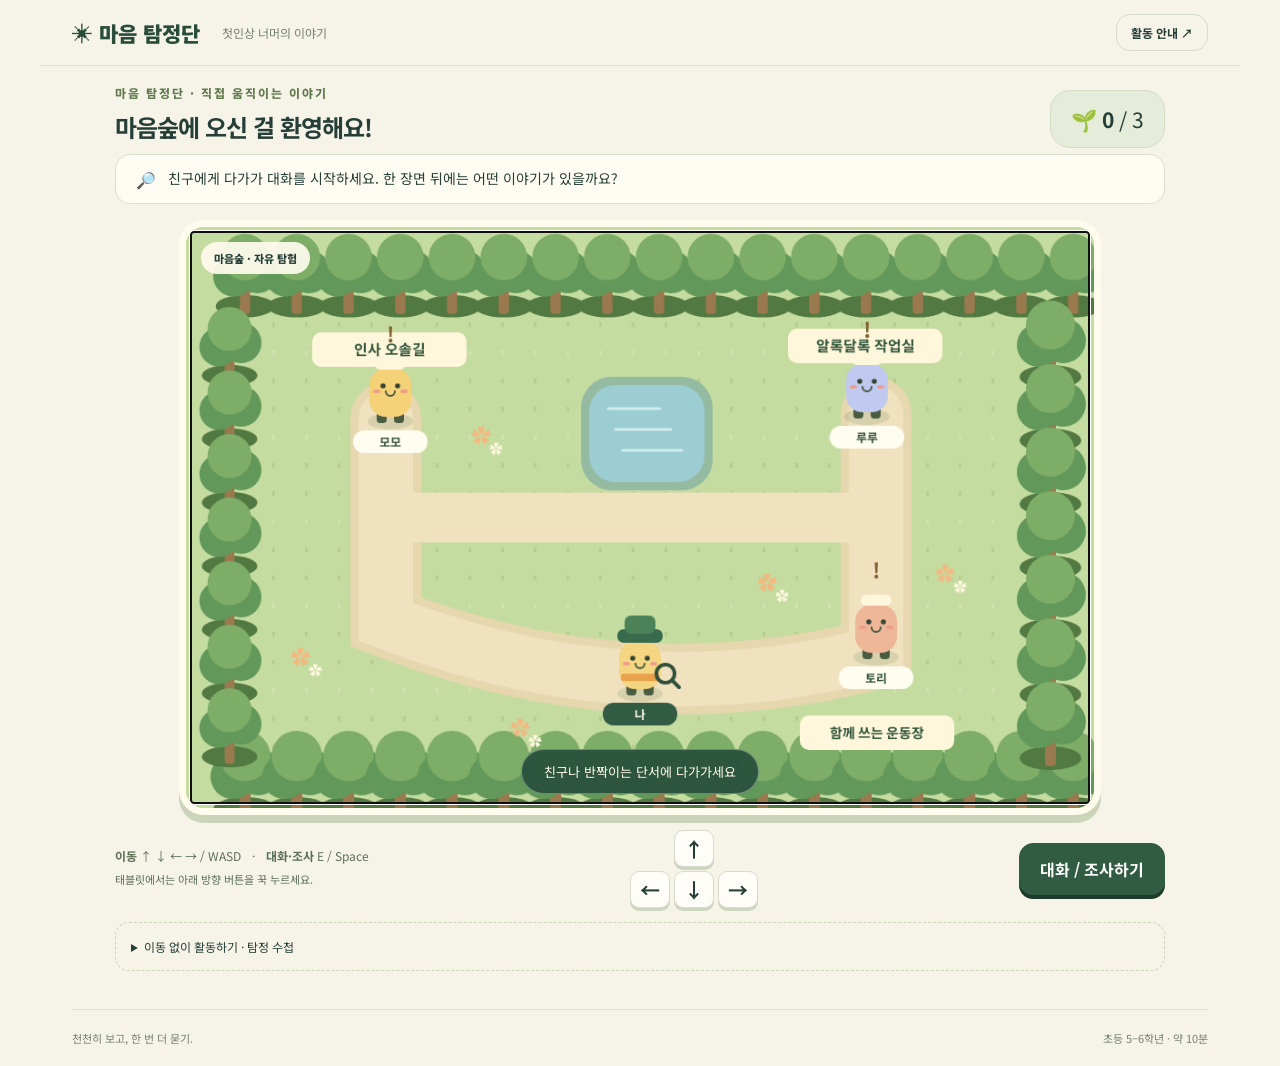
==== index.html @ a4924b4d "Add playable mind detective exploration game" ====
<!doctype html>
<html lang="ko"><head><meta charset="utf-8"><meta name="viewport" content="width=device-width,initial-scale=1"><meta name="theme-color" content="#f6f3e9"><title>마음 탐정단 · 첫인상 너머의 이야기</title><link rel="stylesheet" href="style.css"><link rel="stylesheet" href="adventure.css"></head><body><header><a href="./" aria-label="마음 탐정단 처음으로">✳ 마음 탐정단</a><span>첫인상 너머의 이야기</span><button id="help">활동 안내 ↗</button></header><main id="app"></main><dialog id="guide"><h2>탐정 수첩 사용법</h2><p>세 친구를 만나 첫 느낌을 고르고, 단서를 살펴보세요. 한 장면만 보고 그 사람 전체를 알 수 있을까요?</p><p>정답이나 순위는 없어요. 생각을 바꾸어도, 판단을 잠시 미루어도 괜찮아요.</p><p>마지막에는 나의 경험을 돌아봅니다. 실제 이름은 쓰지 않아도 되고, 떠오르지 않으면 가상 상황으로 써도 돼요.</p><p>작성 내용은 서버로 보내지지 않아요. 새로고침하면 사라지니, 마지막에 수첩을 저장해 주세요.</p><button id="closeHelp" class="primary">알겠어요</button></dialog><footer>천천히 보고, 한 번 더 묻기. <span>초등 5–6학년 · 약 10분</span></footer><script src="app.js"></script><script src="adventure.js"></script></body></html>
---- style.css ----
@import url('https://fonts.googleapis.com/css2?family=Noto+Sans+KR:wght@400;500;600;700;800;900&display=swap');
:root{font-family:'Noto Sans KR',sans-serif;color:#253e37;background:#f6f3e9;font-synthesis:none}*{box-sizing:border-box}body{margin:0}button,textarea{font:inherit}button,a{-webkit-tap-highlight-color:transparent}button{cursor:pointer;border:1px solid #d6dbcd;background:#fffdf7;border-radius:14px;padding:13px 20px;color:inherit;font-weight:700;transition:transform .18s,background .18s}button:hover{transform:translateY(-2px);background:#ecf2de}button:focus-visible,a:focus-visible,textarea:focus-visible{outline:3px solid #db7a36;outline-offset:4px}button:disabled{opacity:.5;cursor:default;transform:none}header{max-width:1200px;margin:auto;padding:25px 32px;display:flex;align-items:center;gap:22px;border-bottom:1px solid #dce0d3}header a{text-decoration:none;color:#284d3b;font-size:21px;font-weight:900}header span{font-size:12px;color:#748075}header button{margin-left:auto;font-size:12px;background:transparent;padding:9px 14px}main{max-width:1136px;margin:auto;min-height:75vh;padding:38px 0}footer{max-width:1136px;margin:0 auto;padding:20px 0;border-top:1px solid #dce0d3;font-size:11px;color:#758174;display:flex;justify-content:space-between}.eyebrow{font-size:12px;letter-spacing:2px;font-weight:800;color:#617a4d}.hero{display:grid;grid-template-columns:1fr 1.1fr;align-items:center;gap:20px;padding:25px 0 48px}.hero h1{font-size:54px;line-height:1.3;letter-spacing:-3px;margin:20px 0}.hero h1 em{font-style:normal;color:#608944}.hero p{font-size:15px;line-height:1.9;color:#6c796c}.primary{background:#315c43;color:white;border-color:#315c43;box-shadow:0 4px 0 #1d3b2b}.primary:hover{background:#416e50}.hero .primary{margin-top:20px;padding:17px 29px}.note{font-size:11px!important;margin-top:17px}.world{position:relative;min-height:390px;border-radius:50% 50% 35% 40%;background:#e4ecd4;overflow:hidden;border-bottom:8px solid #c4d1aa}.world:before{content:'';position:absolute;background:#c8d9aa;width:110%;height:180px;bottom:-60px;left:-5%;border-radius:50%}.sun{position:absolute;top:34px;right:60px;background:#f7d981;width:61px;height:61px;border-radius:50%}.cloud{position:absolute;top:70px;left:40px;font-size:65px;color:#fffdf3}.bubble{position:absolute;top:45px;left:130px;background:#fffdf7;padding:14px 20px;border-radius:17px;transform:rotate(-6deg);font-weight:800;font-size:14px;box-shadow:0 4px 0 #d5dfc5}.world .buddy{position:absolute;bottom:60px;left:31%;transform:rotate(-5deg);width:140px;height:160px}.world .buddy.two{left:8%;bottom:45px;transform:rotate(-13deg) scale(.75);background:#c0c9ef}.world .buddy.three{left:61%;bottom:45px;transform:rotate(10deg) scale(.85);background:#eeb798}.buddy{position:relative;background:#f5d178;border:3px solid #3f5142;border-radius:48% 48% 35% 35%;width:100px;height:110px;margin:auto;box-shadow:inset -9px -5px 0 #00000008}.buddy:before{content:'• •';position:absolute;top:30%;left:0;right:0;text-align:center;font-size:36px;letter-spacing:10px;padding-left:10px}.buddy:after{content:'⌣';position:absolute;left:0;right:0;top:52%;text-align:center;font-size:27px}.buddy .hat{position:absolute;top:-22px;left:10%;width:80%;height:36px;background:#547b4c;border:3px solid #3f5142;border-radius:50% 50% 15% 15%}.buddy .badge{position:absolute;bottom:9px;left:35%;font-size:24px}.leaf{position:absolute;font-size:42px;bottom:8px;left:35px}.world-label{position:absolute;bottom:18px;right:40px;transform:rotate(-7deg);font-size:12px;background:#fff8e4;padding:8px 12px;border-radius:8px}.section-title{display:flex;align-items:center;justify-content:space-between;margin:12px 0 20px}.section-title h2{font-size:20px;margin:0}.section-title span{font-size:12px;color:#788271}.cards{display:grid;grid-template-columns:repeat(3,1fr);gap:18px}.mission{text-align:left;padding:24px;background:#fffdf6;border:1px solid #dce1d1;position:relative;box-shadow:0 4px 0 #e8e7da}.mission .scene-icon{height:123px;display:flex;align-items:center;margin:16px 0 22px;border-radius:15px;background:#edf0df}.mission:nth-child(2) .scene-icon{background:#ecebf6}.mission:nth-child(3) .scene-icon{background:#f6e8db}.mission small{font-size:10px;letter-spacing:1px;color:#738365}.mission h3{font-size:20px;margin:0 0 10px}.mission p{font-size:13px;font-weight:400;color:#748071;line-height:1.7;margin:0}.mission .arrow{position:absolute;right:23px;top:22px}.pill{font-size:11px;background:#edf0e4;border-radius:20px;padding:6px 11px}.topline{display:flex;gap:16px;align-items:center;margin-bottom:28px}.topline .pill{margin-left:auto}.game{display:grid;grid-template-columns:.9fr 1.1fr;border:1px solid #d6decc;border-radius:26px;overflow:hidden;background:#fffdf7;min-height:490px}.scene{background:#e5ecd8;padding:40px;display:flex;flex-direction:column;justify-content:center;text-align:center}.scene .buddy{width:150px;height:165px;margin:20px auto 35px}.scene h2{font-size:26px;margin:0 0 15px}.scene p{line-height:1.9;font-size:15px}.panel{padding:35px}.panel h1{font-size:25px;line-height:1.5;margin:15px 0}.panel p{font-size:14px;line-height:1.85;color:#6a7769}.options{display:grid;gap:10px;margin:25px 0}.options button{text-align:left;font-size:14px}.options button.selected{background:#e6eddc;border:2px solid #52734c}.clue{display:block;width:100%;text-align:left;margin:12px 0;padding:18px}.clue p{margin:10px 0 0;color:#465f43}.progress{display:flex;gap:6px;margin:16px 0}.progress i{height:6px;flex:1;border-radius:10px;background:#e5e8df}.progress i.on{background:#719553}.reflection{max-width:760px;margin:0 auto}.reflection h1{font-size:35px;letter-spacing:-1px}.paper{background:#fffdf7;border:1px solid #dce0d3;padding:28px;border-radius:20px;margin:20px 0}.paper label{font-weight:700;display:block;margin:15px 0 10px}.paper textarea{resize:vertical;width:100%;min-height:90px;border:1px solid #d5ddcd;border-radius:12px;padding:14px;color:#344c3b;background:#fafaf3;line-height:1.7}.paper p{line-height:1.9;font-size:14px}.actions{display:flex;gap:12px;flex-wrap:wrap;margin-top:24px}.success{text-align:center;padding:25px}.success .medal{font-size:75px}.summary-row{padding:18px 0;border-bottom:1px dashed #d9ddcf;line-height:1.8;font-size:14px}.summary-row strong{display:block}dialog{border:1px solid #cbd5bf;border-radius:24px;padding:32px;max-width:520px;width:90%;color:#304b37}dialog::backdrop{background:#1d342a88}dialog p{font-size:14px;line-height:1.85}.empty{color:#7c8577;font-size:13px}.finish-link{margin-top:25px;width:100%}@media(max-width:800px){header{padding:18px 20px}header span{display:none}main{padding:24px 20px}.hero{grid-template-columns:1fr;padding-top:0}.hero h1{font-size:40px}.world{min-height:300px;margin-top:15px}.cards{grid-template-columns:1fr}.mission .scene-icon{float:right;width:100px;margin:0 0 0 10px}.mission{min-height:180px}.game{grid-template-columns:1fr}.scene{padding:22px}.scene .buddy{width:100px;height:110px;margin:15px auto}.panel{padding:24px}.section-title span{display:none}footer{margin:0 20px;gap:15px}.topline{gap:8px}.topline button{padding:10px}.reflection h1{font-size:29px}}@media(prefers-reduced-motion:reduce){*{transition:none!important}}
---- adventure.css ----
.adventure{max-width:1050px;margin:auto}.field-heading{display:flex;align-items:center;justify-content:space-between;gap:15px}.field-heading h1{font-size:28px;letter-spacing:-1px;margin:8px 0 18px}.leaf-count{white-space:nowrap;font-size:21px;background:#e5ecd9;border:1px solid #d2ddc2;border-radius:20px;padding:13px 20px}.mission-strip{background:#fffdf3;border:1px solid #d9dfcd;border-radius:15px;padding:12px 20px;margin:0 0 16px;display:flex;align-items:center;gap:12px}.mission-strip p{margin:0;font-size:14px;line-height:1.7}.field-wrap{position:relative;background:#c5dca0;border:7px solid #fffbed;border-radius:25px;box-shadow:0 8px 0 #c9d4b9;overflow:hidden}#field{display:block;width:100%;height:auto;outline-offset:-5px;touch-action:none}.field-tag{position:absolute;top:15px;left:15px;background:#fffbedec;font-size:11px;font-weight:800;padding:8px 13px;border-radius:20px;pointer-events:none}.field-prompt{position:absolute;bottom:14px;left:50%;transform:translateX(-50%);background:#274e3ce8;color:#fffbed;border:1px solid #ffffff50;border-radius:30px;white-space:nowrap;font-size:13px;padding:12px 22px;pointer-events:none}.field-bottom{display:flex;align-items:center;justify-content:space-between;gap:18px;margin-top:23px}.key-guide{font-size:12px;color:#5c7056;line-height:1.8}.key-guide span{margin:0 8px}.key-guide p{margin:3px 0;font-size:11px}.touch-pad{display:grid;grid-template-columns:repeat(3,40px);grid-template-rows:repeat(2,37px);gap:4px;touch-action:none;user-select:none}.touch-pad button{padding:3px;border-radius:9px;font-size:20px;box-shadow:0 3px 0 #cdd6bf;touch-action:none}.touch-pad button:first-child{grid-column:2}.touch-pad button:nth-child(2){grid-column:1;grid-row:2}.touch-pad button:nth-child(3){grid-column:2;grid-row:2}.touch-pad button:nth-child(4){grid-column:3;grid-row:2}.touch-pad button:active{background:#c9dcaf;transform:translateY(2px)}.access-route{margin-top:25px;padding:15px;border:1px dashed #cbd6bc;border-radius:14px;font-size:12px}.access-route summary{cursor:pointer}.field-dialog h2{font-size:24px}.field-dialog p{font-size:16px;line-height:2;margin-bottom:25px}.field-dialog .primary{width:100%}@media(max-width:800px){.field-heading h1{font-size:22px}.field-heading .eyebrow{font-size:10px;letter-spacing:1px}.leaf-count{font-size:15px;padding:10px}.field-bottom{flex-wrap:wrap;gap:12px}.key-guide{flex-basis:100%}.touch-pad{grid-template-columns:repeat(3,47px);grid-template-rows:repeat(2,42px)}.field-tag{top:8px;left:8px;font-size:9px;padding:5px 9px}.field-prompt{font-size:10px;bottom:8px;padding:8px 10px}.field-wrap{border-width:4px;border-radius:17px}.mission-strip{padding:10px 13px}.mission-strip p{font-size:12px}}@media(max-width:480px){main{padding:20px 12px}.field-heading h1{font-size:20px}.field-bottom .primary{padding:12px 15px;font-size:13px}}

/* Keep the map and controls within a typical laptop viewport. */
@media(min-width:801px){body:has(.adventure) header{padding-top:14px;padding-bottom:14px}body:has(.adventure) main{padding-top:18px}.adventure .field-wrap{max-width:min(100%,calc((100vh - 310px)*1.5625));margin-inline:auto}.adventure .field-heading h1{font-size:24px;margin-bottom:10px}.adventure .field-bottom{margin-top:15px}.adventure .access-route{margin-top:14px}}
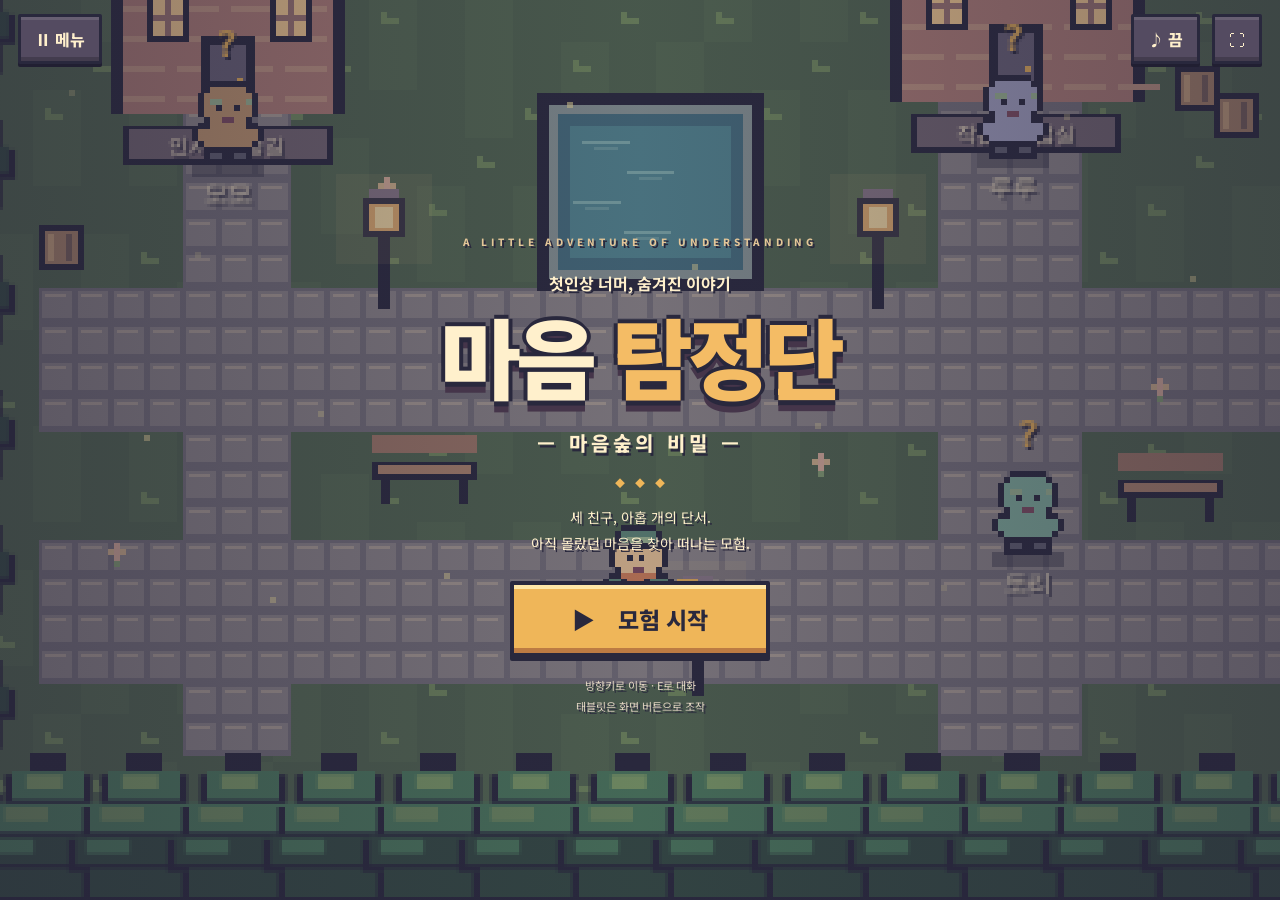
==== commit 41988bed: "Redesign as immersive fullscreen pixel adventure" ====
--- a/index.html
+++ b/index.html
@@ -1,3 +1,4 @@
 <!doctype html>
-<html lang="ko"><head><meta charset="utf-8"><meta name="viewport" content="width=device-width,initial-scale=1"><meta name="theme-color" content="#f6f3e9"><title>마음 탐정단 · 첫인상 너머의 이야기</title><link rel="stylesheet" href="style.css"><link rel="stylesheet" href="adventure.css"></head><body><header><a href="./" aria-label="마음 탐정단 처음으로">✳ 마음 탐정단</a><span>첫인상 너머의 이야기</span><button id="help">활동 안내 ↗</button></header><main id="app"></main><dialog id="guide"><h2>탐정 수첩 사용법</h2><p>세 친구를 만나 첫 느낌을 고르고, 단서를 살펴보세요. 한 장면만 보고 그 사람 전체를 알 수 있을까요?</p><p>정답이나 순위는 없어요. 생각을 바꾸어도, 판단을 잠시 미루어도 괜찮아요.</p><p>마지막에는 나의 경험을 돌아봅니다. 실제 이름은 쓰지 않아도 되고, 떠오르지 않으면 가상 상황으로 써도 돼요.</p><p>작성 내용은 서버로 보내지지 않아요. 새로고침하면 사라지니, 마지막에 수첩을 저장해 주세요.</p><button id="closeHelp" class="primary">알겠어요</button></dialog><footer>천천히 보고, 한 번 더 묻기. <span>초등 5–6학년 · 약 10분</span></footer><script src="app.js"></script><script src="adventure.js"></script></body></html>
-
+<html lang="ko"><head><meta charset="utf-8"><meta name="viewport" content="width=device-width,initial-scale=1,viewport-fit=cover"><meta name="theme-color" content="#29283d"><title>마음 탐정단 — 마음숲의 비밀</title><link rel="stylesheet" href="game.css?v=2"></head><body>
+<div id="game-world"><canvas id="field" tabindex="0" aria-label="마음숲 게임. 방향키 또는 WASD로 이동하고 E 또는 스페이스로 대화합니다."></canvas></div><div id="hud"></div><div id="controls"></div><main id="app" aria-label="게임 대화와 탐정 수첩"></main>
+<dialog id="guide"><h2>탐정의 작은 안내서</h2><p>방향키 또는 WASD로 움직이고, 친구나 단서 가까이에서 E 또는 스페이스를 눌러요. 화면의 방향 버튼과 조사 버튼도 사용할 수 있어요.</p><p>친구를 만나 첫 느낌을 고른 다음, 반짝이는 단서 세 개를 찾아보세요. 아직 모르는 건 판단을 잠시 미뤄도 괜찮아요.</p><p>실제 이름을 쓰지 않아도 돼요. 답변은 서버로 보내지지 않으며 새로고침하면 사라져요. 마지막에 수첩을 저장하세요.</p><button class="primary" id="closeHelp">알겠어요</button></dialog><button id="help" hidden>활동 안내</button><script src="app.js?v=2"></script><script src="adventure.js?v=2"></script></body></html>
--- a/game.css
+++ b/game.css
@@ -0,0 +1,7 @@
+@import url('https://fonts.googleapis.com/css2?family=Noto+Sans+KR:wght@500;700;800;900&display=swap');
+:root{font-family:'Noto Sans KR',sans-serif;color:#fff0cc;background:#29283d;font-synthesis:none;--ink:#29283d;--cream:#fff0cc;--gold:#efb659;--panel:#413c54}*{box-sizing:border-box}html,body{margin:0;width:100%;height:100%;overflow:hidden}button,textarea{font:inherit}button{cursor:pointer;color:var(--cream);background:#544b61;border:3px solid var(--ink);border-radius:2px;box-shadow:inset 0 3px #ffffff1c,inset 0 -4px #0003,0 3px 0 #211f32;padding:12px 20px;font-weight:800;transition:filter .12s}button:hover{filter:brightness(1.15)}button:active{box-shadow:inset 0 3px #0003;transform:translateY(2px)}button:focus-visible,summary:focus-visible,textarea:focus-visible{outline:3px solid #ffe1a0;outline-offset:4px}button:disabled{opacity:.45;cursor:default}[hidden]{display:none!important}.primary,.start-button{background:var(--gold);color:var(--ink);box-shadow:inset 0 4px #ffe6a7,inset 0 -5px #bc7b43,0 4px var(--ink)}#game-world{position:fixed;inset:0;overflow:hidden}#field{width:100%;height:100%;display:block;image-rendering:pixelated;touch-action:none;outline:none}#hud{position:fixed;inset:0;pointer-events:none;z-index:10;padding:max(14px,env(safe-area-inset-top)) 18px}#hud button{pointer-events:auto;padding:10px 14px;min-height:48px}.hud-left,.hud-right{display:flex;align-items:center;gap:12px;position:absolute;top:max(14px,env(safe-area-inset-top))}.hud-left{left:18px}.hud-right{right:18px}.location{padding:2px 6px;text-shadow:2px 2px var(--ink),-2px -2px var(--ink)}.location small{display:block;font-size:9px;letter-spacing:2px;color:#ebcd96}.location b{font-size:18px}.inventory{background:#322f43e8;border:3px solid #797080;padding:9px 16px;font-size:14px;box-shadow:0 3px var(--ink)}.inventory b{font-size:23px;margin-left:8px}.inventory small{font-size:13px;color:#c2b6ba}.gem{color:var(--gold);margin-right:7px}.quest{position:absolute;top:82px;left:20px;background:#29283dd9;border-left:4px solid var(--gold);padding:11px 16px;max-width:340px;box-shadow:0 3px #0002}.quest span{font-size:12px;font-weight:900;color:var(--gold)}.quest p{font-size:13px;margin:5px 0 0;line-height:1.6}#controls{position:fixed;inset:0;z-index:8;pointer-events:none}.touch-pad{position:absolute;bottom:max(22px,env(safe-area-inset-bottom));left:24px;display:grid;grid-template-columns:repeat(3,48px);grid-template-rows:repeat(2,43px);gap:4px;pointer-events:auto;user-select:none;touch-action:none;opacity:.86}.touch-pad button{padding:0;background:#413b51df;font-size:18px;touch-action:none}.touch-pad button:first-child{grid-column:2}.touch-pad button:nth-child(2){grid-column:1;grid-row:2}.touch-pad button:nth-child(3){grid-column:2;grid-row:2}.touch-pad button:nth-child(4){grid-column:3;grid-row:2}.action-button{position:absolute;right:24px;bottom:max(24px,env(safe-area-inset-bottom));pointer-events:auto;background:#d2b389;color:var(--ink);min-width:150px}.action-button small{display:block;font-size:10px;letter-spacing:2px;margin-bottom:4px;opacity:.7}.action-button b{font-size:18px}.bottom-hint{position:absolute;bottom:24px;left:50%;transform:translateX(-50%);text-align:center}.bottom-hint span{background:#29283de8;border:2px solid #a89886;padding:10px 18px;display:block;white-space:nowrap;font-size:13px}.bottom-hint small{display:block;margin-top:8px;text-shadow:2px 2px var(--ink);font-size:10px;color:#e5d5bc}
+#app{position:fixed;inset:0;z-index:9;pointer-events:none;display:grid;align-content:center;justify-items:center;padding:86px 24px 24px}#app>*{pointer-events:auto}.in-story #app{background:linear-gradient(#19172938,#1917298c);backdrop-filter:blur(1px)}.in-story .quest{display:none}.title-screen{position:fixed;inset:0;display:flex;align-items:center;justify-content:center;flex-direction:column;background:linear-gradient(90deg,#27243980,#29283d45,#27243980);text-align:center;padding:75px 20px 25px}.title-kicker{letter-spacing:4px;font-size:10px;color:#e4c698;font-weight:800;text-shadow:2px 2px #29283d}.title-tag{font-size:16px;margin:22px 0 5px;font-weight:700;text-shadow:2px 2px #29283d}.title-screen h1{font-size:clamp(48px,7vw,88px);font-weight:900;line-height:1.25;letter-spacing:-5px;margin:0;text-shadow:4px 0 #29283d,-4px 0 #29283d,0 -4px #29283d,0 5px #29283d,0 11px #45354a}.title-screen h1 span{color:#f4bc65}.title-sub{font-size:20px;font-weight:800;letter-spacing:4px;margin-top:18px;text-shadow:2px 3px #29283d}.title-divider{color:var(--gold);font-size:10px;margin:18px 0 0}.title-copy{font-size:14px;line-height:1.9;text-shadow:2px 2px #29283d;margin:14px 0 24px}.start-button{min-width:260px;padding:17px 30px;font-size:23px;border-width:4px}.start-hint{font-size:11px;line-height:1.9;color:#e4d6c4;text-shadow:2px 2px #29283d;margin:18px 0 0}.at-title .location,.at-title .inventory{display:none}.at-title #hud{z-index:11}.eyebrow{font-size:11px;font-weight:800;letter-spacing:2px;color:#e9bd78}
+.topline{display:flex;align-items:center;gap:15px;width:min(960px,100%);margin-bottom:10px;font-size:13px}.topline .pill{margin-left:auto}.pill{background:#2a293d;padding:6px 10px;border:1px solid #88798c;font-size:12px}.game{display:grid;grid-template-columns:35% 65%;width:min(960px,100%);max-height:calc(100dvh - 165px);overflow:auto;background:var(--panel);border:4px solid var(--ink);outline:2px solid #a3949a;box-shadow:inset 0 0 0 4px #786980,0 8px #211f32}.scene{padding:28px;text-align:center;background:#322f43;border-right:3px solid #272438;display:flex;flex-direction:column;justify-content:center}.scene h2{font-size:20px;margin:18px 0 10px}.scene p{font-size:14px;line-height:1.9;color:#e8d9c7;margin:0}.panel{padding:26px 30px}.panel h1{font-size:23px;margin:14px 0}.panel p{font-size:14px;line-height:1.8;color:#e8d9c7}.progress{display:flex;gap:6px;margin:12px 0}.progress i{height:6px;flex:1;background:#28263a}.progress i.on{background:#e4ad63}.options{display:grid;gap:9px;margin:18px 0}.options button{text-align:left;font-size:14px;padding:12px 16px;background:#585066}.options button:hover,.options button.selected{background:#d9b37b;color:#29283d}.options button.selected:before{content:'▶ ';font-size:10px}.buddy{position:relative;width:70px;height:70px;background:#d9b37b!important;border:5px solid #29283d;margin:12px auto;box-shadow:-8px 10px 0 -2px #29283d,8px 10px 0 -2px #29283d,0 15px 0 -4px #29283d;image-rendering:pixelated}.buddy:before{content:'▪ ▪';font-size:30px;color:#29283d;position:absolute;top:5px;left:7px;white-space:pre}.buddy:after{content:'';position:absolute;width:14px;height:5px;background:#945c60;left:23px;top:43px}.buddy .badge,.buddy .hat{display:none}.scene[data-friend="1"] .buddy{background:#a9a8c8!important}.scene[data-friend="2"] .buddy{background:#85b7a1!important}
+dialog{color:var(--cream);background:#413c54;border:4px solid #29283d;outline:3px solid #a3949a;box-shadow:inset 0 0 0 3px #74657c,0 8px #211f32;border-radius:0;padding:30px;width:min(540px,calc(100% - 32px));max-height:85dvh;overflow:auto}dialog::backdrop{background:#201d3299}dialog h2{font-size:25px;margin:12px 0 20px}dialog p{font-size:15px;line-height:1.9}dialog>button{display:block;width:100%;margin-top:12px}dialog details{margin-top:20px;padding:12px 0;font-size:13px}summary{cursor:pointer}.menu-grid{display:grid;grid-template-columns:1fr 1fr;gap:8px;margin-top:15px}.menu-grid button{padding:10px;font-size:13px}.quiet{font-size:11px!important;color:#b5a6b5}.reflection{background:#413c54;border:4px solid #29283d;outline:2px solid #a3949a;padding:28px;width:min(760px,100%);max-height:calc(100dvh - 110px);overflow:auto;box-shadow:0 8px #211f32}.reflection h1{font-size:28px;line-height:1.5;margin:14px 0}.reflection p{font-size:14px;line-height:1.85}.success{text-align:center}.success .medal{font-size:44px}.paper{background:#332f45;border:2px solid #72637b;padding:18px;margin:20px 0}.paper label{display:block;font-size:14px;font-weight:700;margin:16px 0 10px}.paper textarea{background:#ede0c5;color:#29283d;width:100%;min-height:80px;padding:12px;border:3px solid #29283d;border-radius:0;font-size:14px;line-height:1.8;resize:vertical}.paper textarea:focus-visible{outline-color:#efb659}.empty{font-size:11px!important;color:#c4b5bd}.actions{display:flex;gap:10px;flex-wrap:wrap;margin-top:20px}.actions button{font-size:13px}.summary-row{border-bottom:1px dashed #77677d;padding:15px 0;font-size:13px;line-height:1.9;overflow-wrap:anywhere}.summary-row strong{display:block;color:#e9bd78}#feedback:empty{display:none}#feedback{padding:12px;background:#342f44;border-left:3px solid var(--gold)}
+@media(max-width:700px){#hud{padding:8px}.hud-left{top:max(8px,env(safe-area-inset-top));left:8px;gap:6px}.hud-right{top:max(8px,env(safe-area-inset-top));right:8px;gap:4px}#hud button{padding:8px;min-height:40px;font-size:12px}.hud-left #pause span{display:none}.location b{font-size:12px}.location small{font-size:7px;letter-spacing:1px}.inventory{font-size:0;padding:7px 9px;border-width:2px}.inventory b{font-size:17px;margin-left:3px}.inventory small{font-size:10px}.inventory .gem{font-size:14px;margin:0}.quest{top:62px;left:8px;padding:8px 10px;max-width:230px}.quest span{font-size:10px}.quest p{font-size:11px}.touch-pad{left:12px;bottom:max(15px,env(safe-area-inset-bottom));grid-template-columns:repeat(3,42px);grid-template-rows:repeat(2,40px)}.action-button{right:12px;bottom:max(18px,env(safe-area-inset-bottom));min-width:115px;padding:12px}.action-button b{font-size:14px}.bottom-hint{bottom:118px;max-width:95%;width:max-content}.bottom-hint span{font-size:11px;padding:8px 12px;white-space:normal}.bottom-hint small{display:none}.title-kicker{font-size:8px;letter-spacing:2px}.title-tag{font-size:13px}.title-screen h1{font-size:55px;letter-spacing:-3px}.title-sub{font-size:16px;letter-spacing:2px}.title-copy{font-size:13px}.game{grid-template-columns:1fr;max-height:calc(100dvh - 135px)}.scene{padding:15px 18px;text-align:left;border-right:0;border-bottom:3px solid #272438;display:block}.scene .buddy{display:none}.scene .eyebrow{font-size:10px}.scene h2{font-size:16px;margin:7px 0}.scene p{font-size:12px}.panel{padding:16px 18px}.panel h1{font-size:20px;margin:9px 0}.panel p{font-size:13px}.options{margin:12px 0}.options button{font-size:12px;padding:10px}.topline{gap:7px;font-size:11px}.topline button{padding:8px;font-size:11px}.topline .pill{font-size:9px}#app{padding:65px 14px 15px}.reflection{padding:20px;max-height:calc(100dvh - 85px)}.reflection h1{font-size:23px}dialog{padding:24px}dialog h2{font-size:22px}dialog p{font-size:14px}}
+@media(max-height:520px){.title-screen{padding:55px 15px 10px}.title-tag{margin-top:8px;font-size:12px}.title-screen h1{font-size:44px}.title-sub{font-size:14px;margin-top:8px}.title-divider,.title-copy{display:none}.start-button{font-size:18px;margin-top:20px;padding:12px}.start-hint{font-size:9px;margin-top:8px}.quest{top:68px}.game{max-height:calc(100dvh - 125px)}#app{padding-top:65px}.scene{padding:16px}.panel{padding:15px}.panel h1{font-size:20px}.scene p{font-size:12px}.scene .buddy{display:none}}@media(prefers-reduced-motion:reduce){*{transition:none!important}}
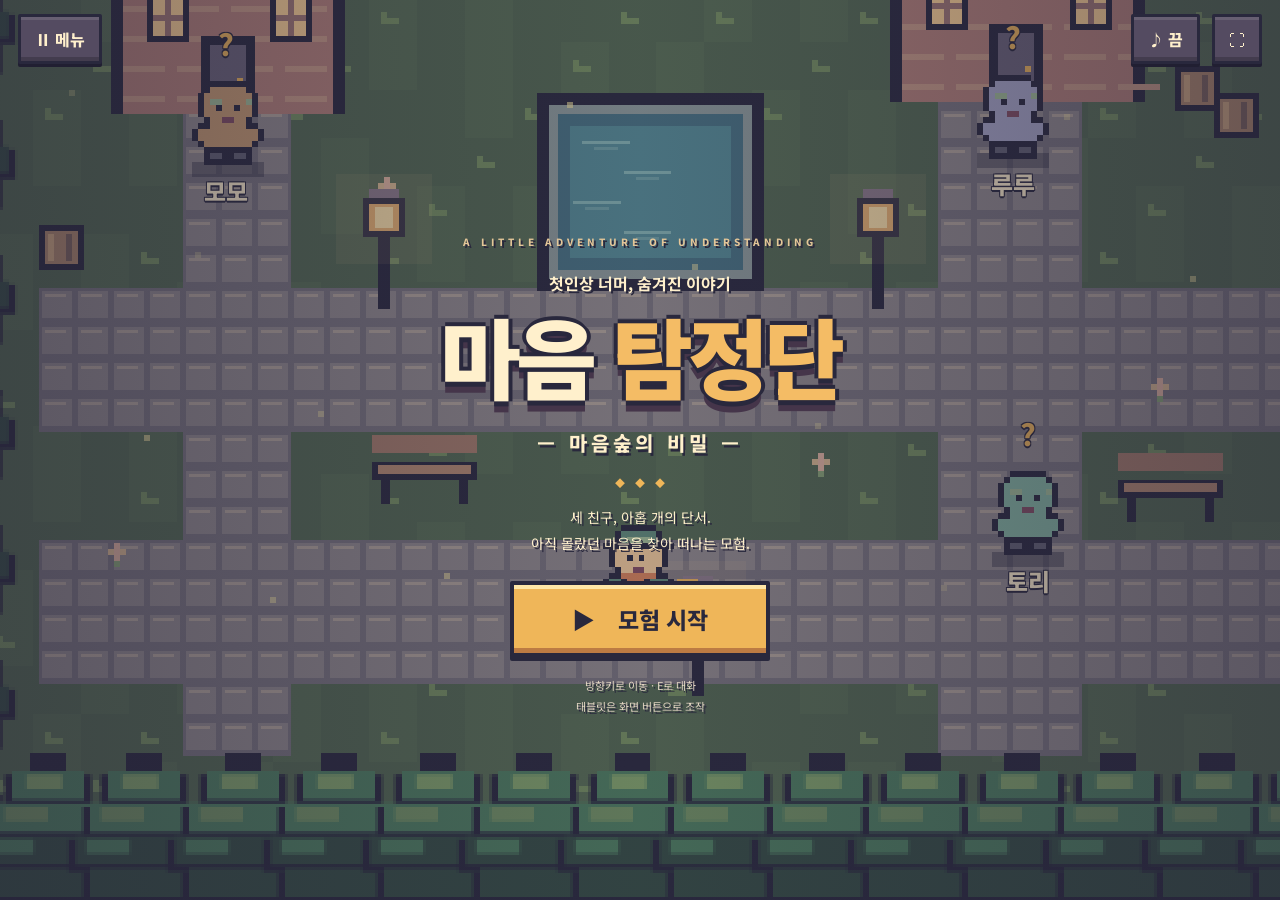
==== commit 11c51694: "Render Korean world labels sharply above pixel graphics" ====
--- a/index.html
+++ b/index.html
@@ -1,4 +1,5 @@
 <!doctype html>
-<html lang="ko"><head><meta charset="utf-8"><meta name="viewport" content="width=device-width,initial-scale=1,viewport-fit=cover"><meta name="theme-color" content="#29283d"><title>마음 탐정단 — 마음숲의 비밀</title><link rel="stylesheet" href="game.css?v=2"></head><body>
-<div id="game-world"><canvas id="field" tabindex="0" aria-label="마음숲 게임. 방향키 또는 WASD로 이동하고 E 또는 스페이스로 대화합니다."></canvas></div><div id="hud"></div><div id="controls"></div><main id="app" aria-label="게임 대화와 탐정 수첩"></main>
-<dialog id="guide"><h2>탐정의 작은 안내서</h2><p>방향키 또는 WASD로 움직이고, 친구나 단서 가까이에서 E 또는 스페이스를 눌러요. 화면의 방향 버튼과 조사 버튼도 사용할 수 있어요.</p><p>친구를 만나 첫 느낌을 고른 다음, 반짝이는 단서 세 개를 찾아보세요. 아직 모르는 건 판단을 잠시 미뤄도 괜찮아요.</p><p>실제 이름을 쓰지 않아도 돼요. 답변은 서버로 보내지지 않으며 새로고침하면 사라져요. 마지막에 수첩을 저장하세요.</p><button class="primary" id="closeHelp">알겠어요</button></dialog><button id="help" hidden>활동 안내</button><script src="app.js?v=2"></script><script src="adventure.js?v=2"></script></body></html>
+<html lang="ko"><head><meta charset="utf-8"><meta name="viewport" content="width=device-width,initial-scale=1,viewport-fit=cover"><meta name="theme-color" content="#29283d"><title>마음 탐정단 — 마음숲의 비밀</title><link rel="stylesheet" href="game.css?v=3"></head><body>
+<div id="game-world"><canvas id="field" tabindex="0" aria-label="마음숲 게임. 방향키 또는 WASD로 이동하고 E 또는 스페이스로 대화합니다."></canvas><div id="world-labels" aria-hidden="true"></div></div><div id="hud"></div><div id="controls"></div><main id="app" aria-label="게임 대화와 탐정 수첩"></main>
+<dialog id="guide"><h2>탐정의 작은 안내서</h2><p>방향키 또는 WASD로 움직이고, 친구나 단서 가까이에서 E 또는 스페이스를 눌러요. 화면의 방향 버튼과 조사 버튼도 사용할 수 있어요.</p><p>친구를 만나 첫 느낌을 고른 다음, 반짝이는 단서 세 개를 찾아보세요. 아직 모르는 건 판단을 잠시 미뤄도 괜찮아요.</p><p>실제 이름을 쓰지 않아도 돼요. 답변은 서버로 보내지지 않으며 새로고침하면 사라져요. 마지막에 수첩을 저장하세요.</p><button class="primary" id="closeHelp">알겠어요</button></dialog><button id="help" hidden>활동 안내</button><script src="app.js?v=3"></script><script src="adventure.js?v=3"></script></body></html>
+
--- a/game.css
+++ b/game.css
@@ -5,3 +5,6 @@
 dialog{color:var(--cream);background:#413c54;border:4px solid #29283d;outline:3px solid #a3949a;box-shadow:inset 0 0 0 3px #74657c,0 8px #211f32;border-radius:0;padding:30px;width:min(540px,calc(100% - 32px));max-height:85dvh;overflow:auto}dialog::backdrop{background:#201d3299}dialog h2{font-size:25px;margin:12px 0 20px}dialog p{font-size:15px;line-height:1.9}dialog>button{display:block;width:100%;margin-top:12px}dialog details{margin-top:20px;padding:12px 0;font-size:13px}summary{cursor:pointer}.menu-grid{display:grid;grid-template-columns:1fr 1fr;gap:8px;margin-top:15px}.menu-grid button{padding:10px;font-size:13px}.quiet{font-size:11px!important;color:#b5a6b5}.reflection{background:#413c54;border:4px solid #29283d;outline:2px solid #a3949a;padding:28px;width:min(760px,100%);max-height:calc(100dvh - 110px);overflow:auto;box-shadow:0 8px #211f32}.reflection h1{font-size:28px;line-height:1.5;margin:14px 0}.reflection p{font-size:14px;line-height:1.85}.success{text-align:center}.success .medal{font-size:44px}.paper{background:#332f45;border:2px solid #72637b;padding:18px;margin:20px 0}.paper label{display:block;font-size:14px;font-weight:700;margin:16px 0 10px}.paper textarea{background:#ede0c5;color:#29283d;width:100%;min-height:80px;padding:12px;border:3px solid #29283d;border-radius:0;font-size:14px;line-height:1.8;resize:vertical}.paper textarea:focus-visible{outline-color:#efb659}.empty{font-size:11px!important;color:#c4b5bd}.actions{display:flex;gap:10px;flex-wrap:wrap;margin-top:20px}.actions button{font-size:13px}.summary-row{border-bottom:1px dashed #77677d;padding:15px 0;font-size:13px;line-height:1.9;overflow-wrap:anywhere}.summary-row strong{display:block;color:#e9bd78}#feedback:empty{display:none}#feedback{padding:12px;background:#342f44;border-left:3px solid var(--gold)}
 @media(max-width:700px){#hud{padding:8px}.hud-left{top:max(8px,env(safe-area-inset-top));left:8px;gap:6px}.hud-right{top:max(8px,env(safe-area-inset-top));right:8px;gap:4px}#hud button{padding:8px;min-height:40px;font-size:12px}.hud-left #pause span{display:none}.location b{font-size:12px}.location small{font-size:7px;letter-spacing:1px}.inventory{font-size:0;padding:7px 9px;border-width:2px}.inventory b{font-size:17px;margin-left:3px}.inventory small{font-size:10px}.inventory .gem{font-size:14px;margin:0}.quest{top:62px;left:8px;padding:8px 10px;max-width:230px}.quest span{font-size:10px}.quest p{font-size:11px}.touch-pad{left:12px;bottom:max(15px,env(safe-area-inset-bottom));grid-template-columns:repeat(3,42px);grid-template-rows:repeat(2,40px)}.action-button{right:12px;bottom:max(18px,env(safe-area-inset-bottom));min-width:115px;padding:12px}.action-button b{font-size:14px}.bottom-hint{bottom:118px;max-width:95%;width:max-content}.bottom-hint span{font-size:11px;padding:8px 12px;white-space:normal}.bottom-hint small{display:none}.title-kicker{font-size:8px;letter-spacing:2px}.title-tag{font-size:13px}.title-screen h1{font-size:55px;letter-spacing:-3px}.title-sub{font-size:16px;letter-spacing:2px}.title-copy{font-size:13px}.game{grid-template-columns:1fr;max-height:calc(100dvh - 135px)}.scene{padding:15px 18px;text-align:left;border-right:0;border-bottom:3px solid #272438;display:block}.scene .buddy{display:none}.scene .eyebrow{font-size:10px}.scene h2{font-size:16px;margin:7px 0}.scene p{font-size:12px}.panel{padding:16px 18px}.panel h1{font-size:20px;margin:9px 0}.panel p{font-size:13px}.options{margin:12px 0}.options button{font-size:12px;padding:10px}.topline{gap:7px;font-size:11px}.topline button{padding:8px;font-size:11px}.topline .pill{font-size:9px}#app{padding:65px 14px 15px}.reflection{padding:20px;max-height:calc(100dvh - 85px)}.reflection h1{font-size:23px}dialog{padding:24px}dialog h2{font-size:22px}dialog p{font-size:14px}}
 @media(max-height:520px){.title-screen{padding:55px 15px 10px}.title-tag{margin-top:8px;font-size:12px}.title-screen h1{font-size:44px}.title-sub{font-size:14px;margin-top:8px}.title-divider,.title-copy{display:none}.start-button{font-size:18px;margin-top:20px;padding:12px}.start-hint{font-size:9px;margin-top:8px}.quest{top:68px}.game{max-height:calc(100dvh - 125px)}#app{padding-top:65px}.scene{padding:16px}.panel{padding:15px}.panel h1{font-size:20px}.scene p{font-size:12px}.scene .buddy{display:none}}@media(prefers-reduced-motion:reduce){*{transition:none!important}}
+
+/* Readable Korean labels above low-resolution pixel sprites. */
+#world-labels{position:absolute;inset:0;pointer-events:none;overflow:hidden}.world-label{position:absolute;transform:translate(-50%,-85%);white-space:nowrap;font-family:'Noto Sans KR',sans-serif;font-weight:800;line-height:1.25;letter-spacing:0;text-shadow:-1px -1px 0 #29283d,1px -1px 0 #29283d,-1px 1px 0 #29283d,1px 1px 0 #29283d,0 2px 0 #29283d;image-rendering:auto}
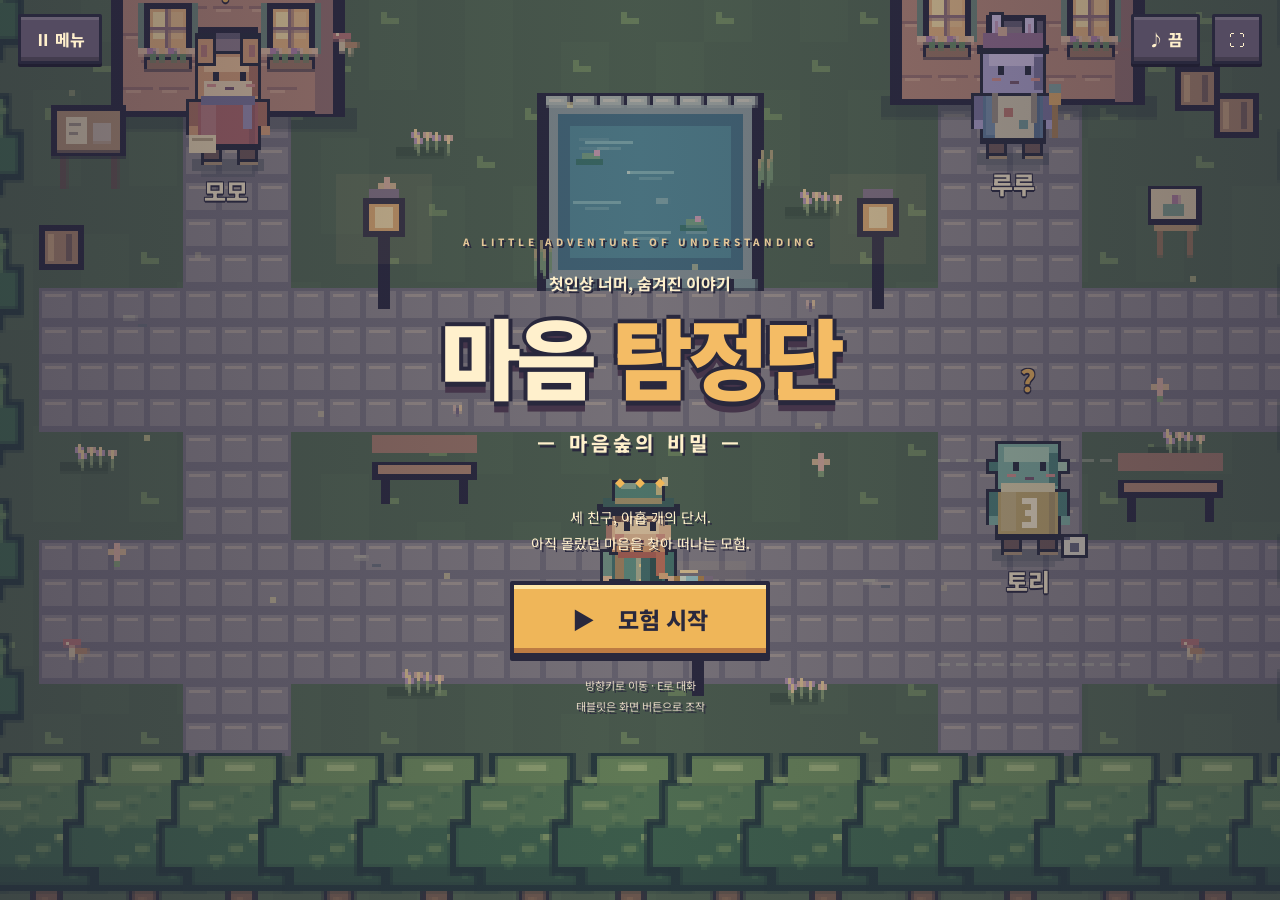
==== commit f2ea4510: "Detail pixel village and animate walking and clue discoveries" ====
--- a/index.html
+++ b/index.html
@@ -1,5 +1,4 @@
 <!doctype html>
-<html lang="ko"><head><meta charset="utf-8"><meta name="viewport" content="width=device-width,initial-scale=1,viewport-fit=cover"><meta name="theme-color" content="#29283d"><title>마음 탐정단 — 마음숲의 비밀</title><link rel="stylesheet" href="game.css?v=3"></head><body>
-<div id="game-world"><canvas id="field" tabindex="0" aria-label="마음숲 게임. 방향키 또는 WASD로 이동하고 E 또는 스페이스로 대화합니다."></canvas><div id="world-labels" aria-hidden="true"></div></div><div id="hud"></div><div id="controls"></div><main id="app" aria-label="게임 대화와 탐정 수첩"></main>
-<dialog id="guide"><h2>탐정의 작은 안내서</h2><p>방향키 또는 WASD로 움직이고, 친구나 단서 가까이에서 E 또는 스페이스를 눌러요. 화면의 방향 버튼과 조사 버튼도 사용할 수 있어요.</p><p>친구를 만나 첫 느낌을 고른 다음, 반짝이는 단서 세 개를 찾아보세요. 아직 모르는 건 판단을 잠시 미뤄도 괜찮아요.</p><p>실제 이름을 쓰지 않아도 돼요. 답변은 서버로 보내지지 않으며 새로고침하면 사라져요. 마지막에 수첩을 저장하세요.</p><button class="primary" id="closeHelp">알겠어요</button></dialog><button id="help" hidden>활동 안내</button><script src="app.js?v=3"></script><script src="adventure.js?v=3"></script></body></html>
-
+<html lang="ko"><head><meta charset="utf-8"><meta name="viewport" content="width=device-width,initial-scale=1,viewport-fit=cover"><meta name="theme-color" content="#29283d"><title>마음 탐정단 — 마음숲의 비밀</title><link rel="stylesheet" href="game.css?v=4"></head><body>
+<div id="game-world"><canvas id="field" tabindex="0" aria-label="마음숲 게임. 방향키 또는 WASD로 이동하고 E 또는 스페이스로 대화합니다."></canvas><div id="world-labels" aria-hidden="true"></div></div><div id="hud"></div><div id="controls"></div><div id="discovery-toast" role="status" hidden></div><main id="app" aria-label="게임 대화와 탐정 수첩"></main>
+<dialog id="guide"><h2>탐정의 작은 안내서</h2><p>방향키 또는 WASD로 움직이고, 친구나 단서 가까이에서 E 또는 스페이스를 눌러요. 화면의 방향 버튼과 조사 버튼도 사용할 수 있어요.</p><p>친구를 만나 첫 느낌을 고른 다음, 반짝이는 단서 세 개를 찾아보세요. 아직 모르는 건 판단을 잠시 미뤄도 괜찮아요.</p><p>실제 이름을 쓰지 않아도 돼요. 답변은 서버로 보내지지 않으며 새로고침하면 사라져요. 마지막에 수첩을 저장하세요.</p><button class="primary" id="closeHelp">알겠어요</button></dialog><button id="help" hidden>활동 안내</button><script src="app.js?v=4"></script><script src="pixel-art.js?v=4"></script><script src="adventure.js?v=4"></script></body></html>
--- a/game.css
+++ b/game.css
@@ -8,3 +8,5 @@
 
 /* Readable Korean labels above low-resolution pixel sprites. */
 #world-labels{position:absolute;inset:0;pointer-events:none;overflow:hidden}.world-label{position:absolute;transform:translate(-50%,-85%);white-space:nowrap;font-family:'Noto Sans KR',sans-serif;font-weight:800;line-height:1.25;letter-spacing:0;text-shadow:-1px -1px 0 #29283d,1px -1px 0 #29283d,-1px 1px 0 #29283d,1px 1px 0 #29283d,0 2px 0 #29283d;image-rendering:auto}
+#discovery-toast{position:fixed;z-index:12;left:50%;top:25%;transform:translateX(-50%);padding:17px 27px;white-space:nowrap;background:#f1cd88;color:#302d40;font-size:20px;font-weight:900;border:4px solid #302d40;box-shadow:inset 0 4px #ffe8b5,0 5px #302d40;pointer-events:none;animation:found-pop .8s ease-out both}.pixel-dialog[open]{animation:dialog-reveal .22s ease-out}@keyframes found-pop{0%{opacity:0;transform:translate(-50%,15px) scale(.85)}20%{opacity:1;transform:translate(-50%,-4px) scale(1.04)}40%,80%{opacity:1;transform:translate(-50%,0) scale(1)}100%{opacity:0;transform:translate(-50%,-10px)}}@keyframes dialog-reveal{from{opacity:0;transform:translateY(10px)}to{opacity:1;transform:translateY(0)}}@media(max-width:700px){#discovery-toast{font-size:16px;padding:14px 20px;top:28%}}@media(prefers-reduced-motion:reduce){#discovery-toast,.pixel-dialog[open]{animation:none}}
+.scene .buddy{width:88px;height:110px;background:transparent!important;border:0;box-shadow:none}.scene .buddy:before,.scene .buddy:after{content:none}.scene .buddy canvas{display:block;width:88px;height:110px;image-rendering:pixelated}
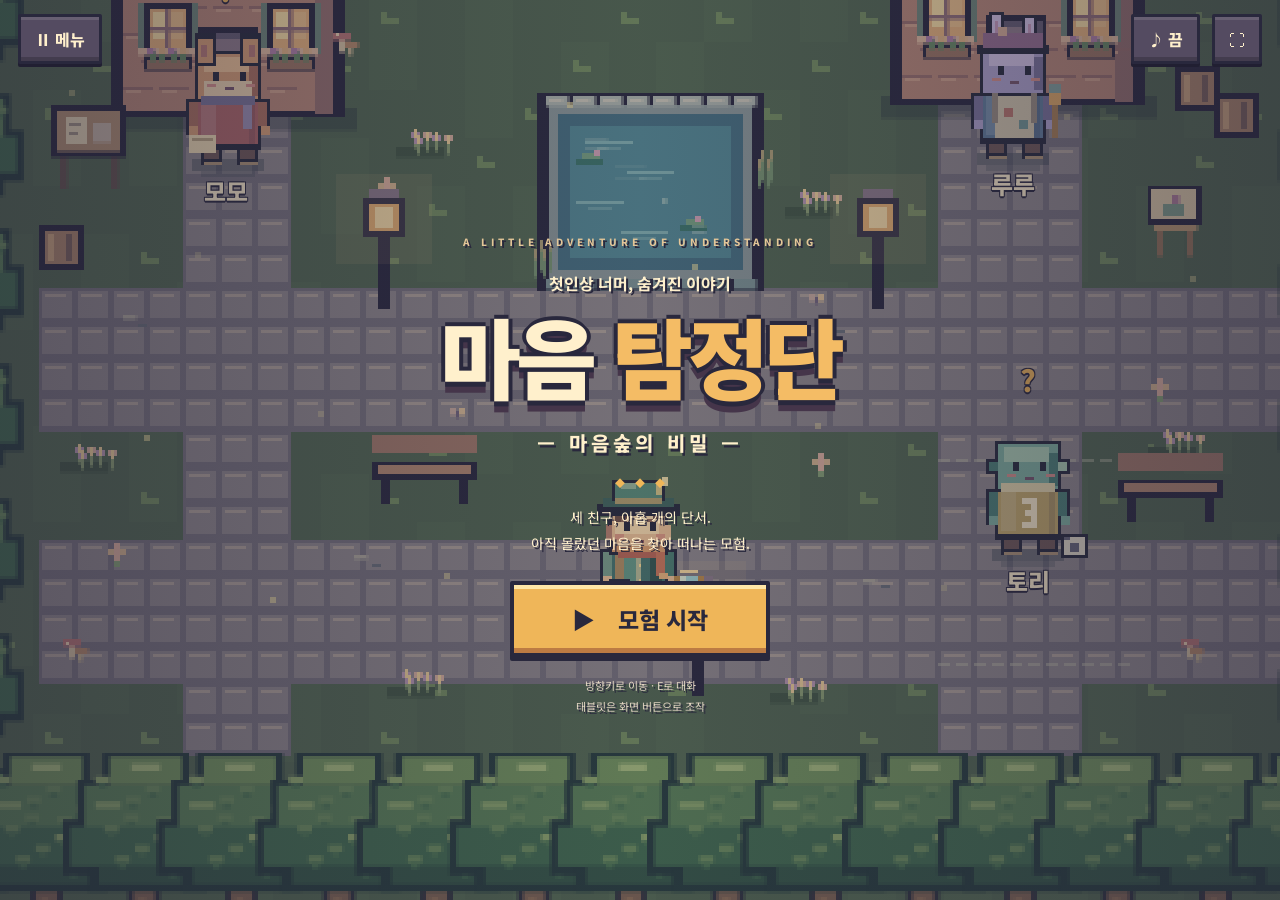
==== commit b2dcd033: "Require short observation memory and sequence missions for clues" ====
--- a/index.html
+++ b/index.html
@@ -1,4 +1,4 @@
 <!doctype html>
-<html lang="ko"><head><meta charset="utf-8"><meta name="viewport" content="width=device-width,initial-scale=1,viewport-fit=cover"><meta name="theme-color" content="#29283d"><title>마음 탐정단 — 마음숲의 비밀</title><link rel="stylesheet" href="game.css?v=4"></head><body>
+<html lang="ko"><head><meta charset="utf-8"><meta name="viewport" content="width=device-width,initial-scale=1,viewport-fit=cover"><meta name="theme-color" content="#29283d"><title>마음 탐정단 — 마음숲의 비밀</title><link rel="stylesheet" href="game.css?v=5"><link rel="stylesheet" href="missions.css?v=5"></head><body>
 <div id="game-world"><canvas id="field" tabindex="0" aria-label="마음숲 게임. 방향키 또는 WASD로 이동하고 E 또는 스페이스로 대화합니다."></canvas><div id="world-labels" aria-hidden="true"></div></div><div id="hud"></div><div id="controls"></div><div id="discovery-toast" role="status" hidden></div><main id="app" aria-label="게임 대화와 탐정 수첩"></main>
-<dialog id="guide"><h2>탐정의 작은 안내서</h2><p>방향키 또는 WASD로 움직이고, 친구나 단서 가까이에서 E 또는 스페이스를 눌러요. 화면의 방향 버튼과 조사 버튼도 사용할 수 있어요.</p><p>친구를 만나 첫 느낌을 고른 다음, 반짝이는 단서 세 개를 찾아보세요. 아직 모르는 건 판단을 잠시 미뤄도 괜찮아요.</p><p>실제 이름을 쓰지 않아도 돼요. 답변은 서버로 보내지지 않으며 새로고침하면 사라져요. 마지막에 수첩을 저장하세요.</p><button class="primary" id="closeHelp">알겠어요</button></dialog><button id="help" hidden>활동 안내</button><script src="app.js?v=4"></script><script src="pixel-art.js?v=4"></script><script src="adventure.js?v=4"></script></body></html>
+<dialog id="guide"><h2>탐정의 작은 안내서</h2><p>방향키 또는 WASD로 움직이고, 친구나 단서 가까이에서 E 또는 스페이스를 눌러요. 화면의 방향 버튼과 조사 버튼도 사용할 수 있어요.</p><p>친구를 만나 첫 느낌을 고른 다음, 반짝이는 단서의 미니게임을 해결해 이야기 조각 세 개를 모으세요. 아직 모르는 건 판단을 잠시 미뤄도 괜찮아요.</p><p>실제 이름을 쓰지 않아도 돼요. 답변은 서버로 보내지지 않으며 새로고침하면 사라져요. 마지막에 수첩을 저장하세요.</p><button class="primary" id="closeHelp">알겠어요</button></dialog><button id="help" hidden>활동 안내</button><script src="app.js?v=5"></script><script src="pixel-art.js?v=5"></script><script src="missions.js?v=5"></script><script src="adventure.js?v=5"></script></body></html>
--- a/missions.css
+++ b/missions.css
@@ -0,0 +1 @@
+.mission-dialog{width:min(640px,calc(100% - 26px));max-height:calc(100dvh - 26px);padding:22px 26px;color:#fff0cc}.mission-top{display:flex;justify-content:space-between;align-items:center;gap:10px}.mission-top button{padding:6px 12px;font-size:17px}.mission-top .eyebrow{font-size:10px;letter-spacing:1px}.mission-dialog h2{margin:9px 0 12px;font-size:25px}.mission-dialog .mission-brief{font-size:13px;line-height:1.8;margin:10px 0 17px;color:#dfd1c0}.mission-board{padding:16px;background:#302c42;border:2px solid #776880}.mission-chip{font-size:10px;color:#ffe0a0;font-weight:900;letter-spacing:1px}.sample-row{display:flex;align-items:center;justify-content:space-around;gap:18px;padding:4px 10px 15px}.sample-row p{font-size:12px;line-height:1.6}.sample-seal{padding:8px 18px;background:#52465c;border:2px solid #efb659;text-align:center;min-width:100px}.seal-grid{display:grid;grid-template-columns:repeat(3,1fr);gap:9px}.seal-card{padding:9px 6px;background:#5a5066;min-height:99px}.seal-card:hover{border-color:#efd39c}.seal{display:block;margin:auto;width:46px;height:44px;position:relative}.seal b{display:block;font-family:Arial,sans-serif;font-size:32px;line-height:31px;text-shadow:2px 2px #29283d}.seal small{display:block;font-size:15px;line-height:11px;letter-spacing:2px}.seal.color-0{color:#f5cc75}.seal.color-1{color:#99d9db}.seal.color-2{color:#e9adc5}.seal-name{display:block;font-size:10px;line-height:1.6;color:#f3e9d9;font-weight:500}.retry-card{border-color:#d79975;box-shadow:inset 0 0 0 2px #d79975}.mission-progress{text-align:center;font-size:12px;letter-spacing:1px;color:#f3cb85;margin:14px 0 0}.mission-board>#next-seal,.mission-board>#flip-back{display:block;width:100%;margin-top:12px;font-size:13px;padding:11px}.mission-feedback{font-size:12px!important;line-height:1.8!important;min-height:21px;margin:12px 0 8px;color:#ffe0a0}.mission-footnote{font-size:10px!important;line-height:1.6!important;margin:5px 0 0;color:#b9abb9}.memory-grid{display:grid;grid-template-columns:repeat(3,1fr);gap:12px}.memory-card{position:relative;min-height:125px;padding:15px 7px;background:repeating-linear-gradient(45deg,#56516a,#56516a 8px,#51495f 8px,#51495f 16px);display:flex;flex-direction:column;align-items:center;justify-content:center;gap:8px;border-width:3px}.card-glyph{font-family:Arial,sans-serif;font-size:36px;line-height:1.3;color:#e8c48b}.memory-card>span:last-of-type{font-size:11px}.memory-card.face-up{background:#e6cba0;color:#302d40;animation:card-open .18s ease-out}.memory-card.face-up .card-glyph{color:#51455f}.memory-card:disabled{opacity:1;cursor:default}.memory-card.matched{background:#94b4a0}.match-check{position:absolute;right:8px;top:4px;color:#375744;font-size:17px}.order-slots{display:grid;gap:8px;margin-bottom:16px}.order-slot{display:flex;align-items:center;gap:12px;padding:10px;border:1px dashed #9d8da1;min-height:47px;font-size:12px;line-height:1.7;background:#3e374e}.order-slot>b{flex-shrink:0;background:#efbd77;color:#322f43;display:grid;place-items:center;width:27px;height:27px}.order-slot span{color:#f1dcc0}.order-choices{display:grid;gap:8px}.order-choices button{text-align:left;line-height:1.7;font-size:12px;padding:11px 14px}.mission-actions{display:flex;flex-wrap:wrap;gap:7px;margin-top:15px}.mission-actions button{padding:9px 11px;font-size:11px}.mission-actions .primary{margin-left:auto}.mission-win{text-align:center;padding:12px 5px}.win-star{font-size:58px;color:#efc478;text-shadow:4px 4px #6f5361;animation:reward-star .4s ease-out}.mission-win h3{font-size:27px;color:#ffe1a0;margin:7px 0}.mission-win p{font-size:13px}.clue-reward{background:#51475d;padding:13px;margin:19px 0;font-size:13px;color:#f2d6a8}.mission-win button{width:100%;margin:10px 0;font-size:17px}@keyframes card-open{from{transform:scaleX(.7)}to{transform:scaleX(1)}}@keyframes reward-star{from{transform:scale(.6);opacity:.2}to{transform:scale(1);opacity:1}}@media(max-width:600px){.mission-dialog{padding:16px;max-height:calc(100dvh - 20px)}.mission-dialog h2{font-size:22px}.mission-board{padding:11px}.mission-brief{font-size:12px!important}.sample-row{gap:8px;padding:0 0 12px}.sample-seal{padding:6px 11px;min-width:85px}.seal-card{min-height:87px;padding:6px}.seal-grid{gap:7px}.memory-card{min-height:104px}.memory-grid{gap:8px}.mission-actions{gap:5px}.mission-actions button{padding:9px;font-size:10px}.mission-footnote{font-size:9px!important}}@media(prefers-reduced-motion:reduce){.memory-card.face-up,.win-star{animation:none}}
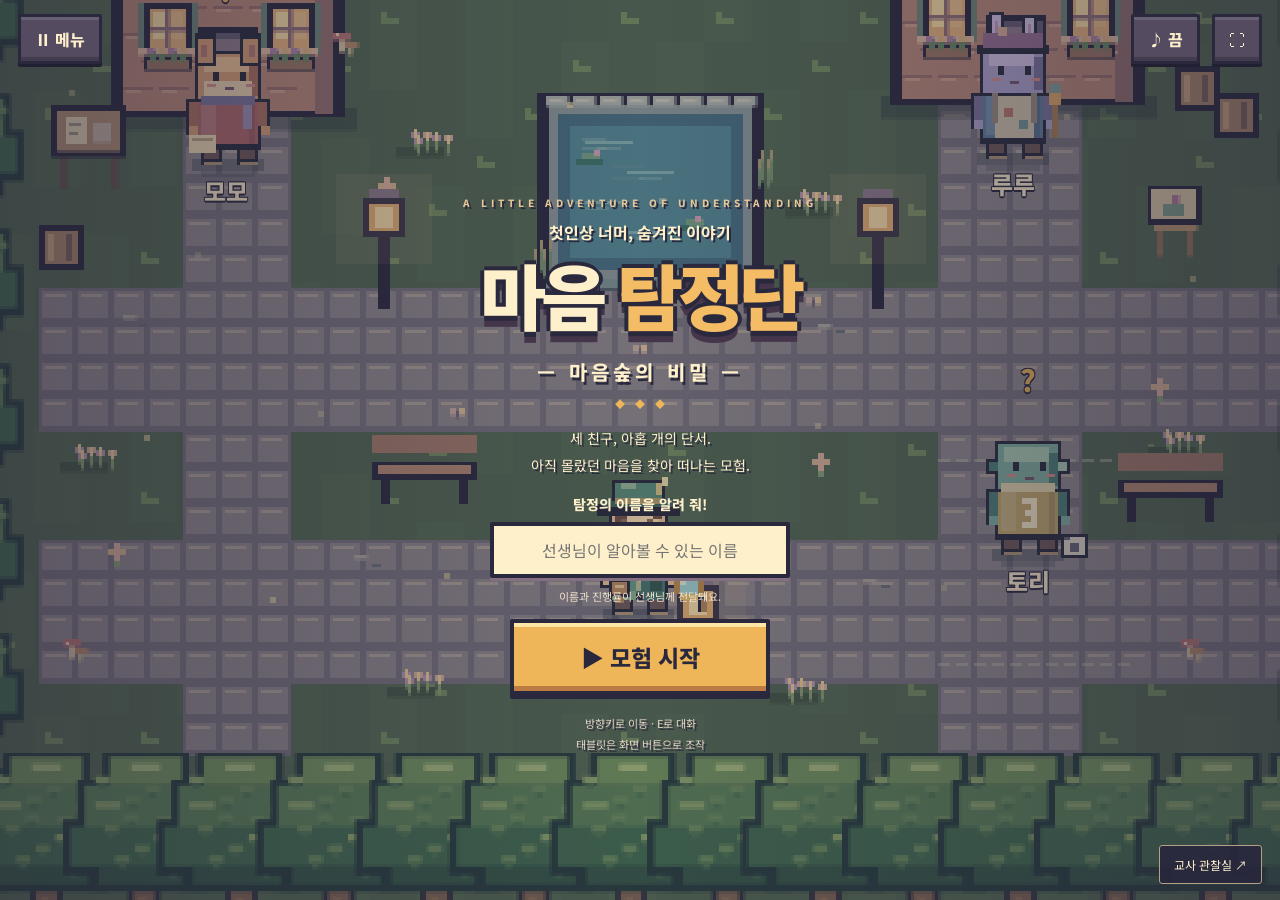
==== commit ffa18d4d: "Add private teacher progress tracking and simplify clue exploration" ====
--- a/index.html
+++ b/index.html
@@ -1,4 +1,4 @@
 <!doctype html>
-<html lang="ko"><head><meta charset="utf-8"><meta name="viewport" content="width=device-width,initial-scale=1,viewport-fit=cover"><meta name="theme-color" content="#29283d"><title>마음 탐정단 — 마음숲의 비밀</title><link rel="stylesheet" href="game.css?v=5"><link rel="stylesheet" href="missions.css?v=5"></head><body>
+<html lang="ko"><head><meta charset="utf-8"><meta name="viewport" content="width=device-width,initial-scale=1,viewport-fit=cover"><meta name="theme-color" content="#29283d"><title>마음 탐정단 — 마음숲의 비밀</title><link rel="stylesheet" href="game.css?v=6"><link rel="stylesheet" href="classroom.css?v=6"></head><body>
 <div id="game-world"><canvas id="field" tabindex="0" aria-label="마음숲 게임. 방향키 또는 WASD로 이동하고 E 또는 스페이스로 대화합니다."></canvas><div id="world-labels" aria-hidden="true"></div></div><div id="hud"></div><div id="controls"></div><div id="discovery-toast" role="status" hidden></div><main id="app" aria-label="게임 대화와 탐정 수첩"></main>
-<dialog id="guide"><h2>탐정의 작은 안내서</h2><p>방향키 또는 WASD로 움직이고, 친구나 단서 가까이에서 E 또는 스페이스를 눌러요. 화면의 방향 버튼과 조사 버튼도 사용할 수 있어요.</p><p>친구를 만나 첫 느낌을 고른 다음, 반짝이는 단서의 미니게임을 해결해 이야기 조각 세 개를 모으세요. 아직 모르는 건 판단을 잠시 미뤄도 괜찮아요.</p><p>실제 이름을 쓰지 않아도 돼요. 답변은 서버로 보내지지 않으며 새로고침하면 사라져요. 마지막에 수첩을 저장하세요.</p><button class="primary" id="closeHelp">알겠어요</button></dialog><button id="help" hidden>활동 안내</button><script src="app.js?v=5"></script><script src="pixel-art.js?v=5"></script><script src="missions.js?v=5"></script><script src="adventure.js?v=5"></script></body></html>
+<dialog id="guide"><h2>탐정의 작은 안내서</h2><p>방향키 또는 WASD로 움직이고, 친구나 단서 가까이에서 E 또는 스페이스를 눌러요. 화면의 방향 버튼과 조사 버튼도 사용할 수 있어요.</p><p>친구를 만나 첫 느낌을 고른 다음, 반짝이는 단서를 조사하고 이야기 조각 세 개를 모으세요. 아직 모르는 건 판단을 잠시 미뤄도 괜찮아요.</p><p>실제 이름을 쓰지 않아도 돼요. 답변은 서버로 보내지지 않으며 새로고침하면 사라져요. 마지막에 수첩을 저장하세요.</p><button class="primary" id="closeHelp">알겠어요</button></dialog><button id="help" hidden>활동 안내</button><script src="app.js?v=6"></script><script src="pixel-art.js?v=6"></script><script src="adventure.js?v=6"></script><script src="classroom-config.js?v=6"></script><script src="classroom-api.js?v=6"></script><script src="classroom.js?v=6"></script></body></html>
--- a/classroom.css
+++ b/classroom.css
@@ -0,0 +1,2 @@
+.name-label{font-size:14px;font-weight:800;margin:3px 0 8px}.name-input{font:inherit;width:min(300px,90vw);padding:12px 16px;background:#fff0cc;color:#29283d;border:4px solid #29283d;border-radius:2px;text-align:center;box-shadow:0 3px #847080}.name-input:focus-visible{outline:3px solid #efb659;outline-offset:3px}.entry-note{font-size:11px;margin:10px 0 15px;color:#eee0cb}.title-screen #entry-error{font-size:12px;max-width:330px;margin:0 0 12px;color:#ffe3b5}.title-screen #entry-error:empty{display:none}.student-badge{position:absolute;top:78px;right:18px;display:flex;flex-direction:column;align-items:end;gap:4px;font-size:12px;text-shadow:1px 1px #29283d;background:#29283de8;padding:8px 12px;border:1px solid #827182;max-width:220px;overflow-wrap:anywhere}.student-badge span{font-size:10px;color:#d5d4b4}.at-title .student-badge{display:none}.at-title .title-screen{overflow:auto;justify-content:safe center}.at-title .title-copy{margin-bottom:13px}.at-title .title-tag{margin-top:10px}.at-title .title-divider{margin-top:10px}.at-title .title-screen h1{font-size:clamp(43px,6vw,72px)}@media(max-width:700px){.student-badge{top:62px;right:8px;max-width:135px;font-size:10px;padding:7px}.student-badge span{font-size:9px}.quest{max-width:calc(100% - 160px)}}@media(max-height:620px){.at-title .title-kicker,.at-title .title-divider,.at-title .title-copy,.at-title .title-tag,.at-title .start-hint{display:none}.at-title .title-screen h1{font-size:38px}.at-title .title-sub{font-size:13px;margin:7px 0 10px}.at-title .name-input{padding:8px}.at-title .start-button{margin:0;font-size:17px;padding:10px}.at-title .entry-note{margin:7px 0}.at-title .title-screen{padding-top:65px}}
+.teacher-entry{position:fixed;bottom:max(16px,env(safe-area-inset-bottom));right:18px;color:#fff0cc;background:#29283deb;border:1px solid #b5a085;border-radius:3px;text-decoration:none;padding:10px 14px;font-size:12px;z-index:12}.teacher-entry:hover{background:#4c455e}.teacher-entry:focus-visible{outline:3px solid #efb659;outline-offset:3px}@media(max-height:420px){.teacher-entry{font-size:10px;padding:7px;bottom:8px;right:8px}}
